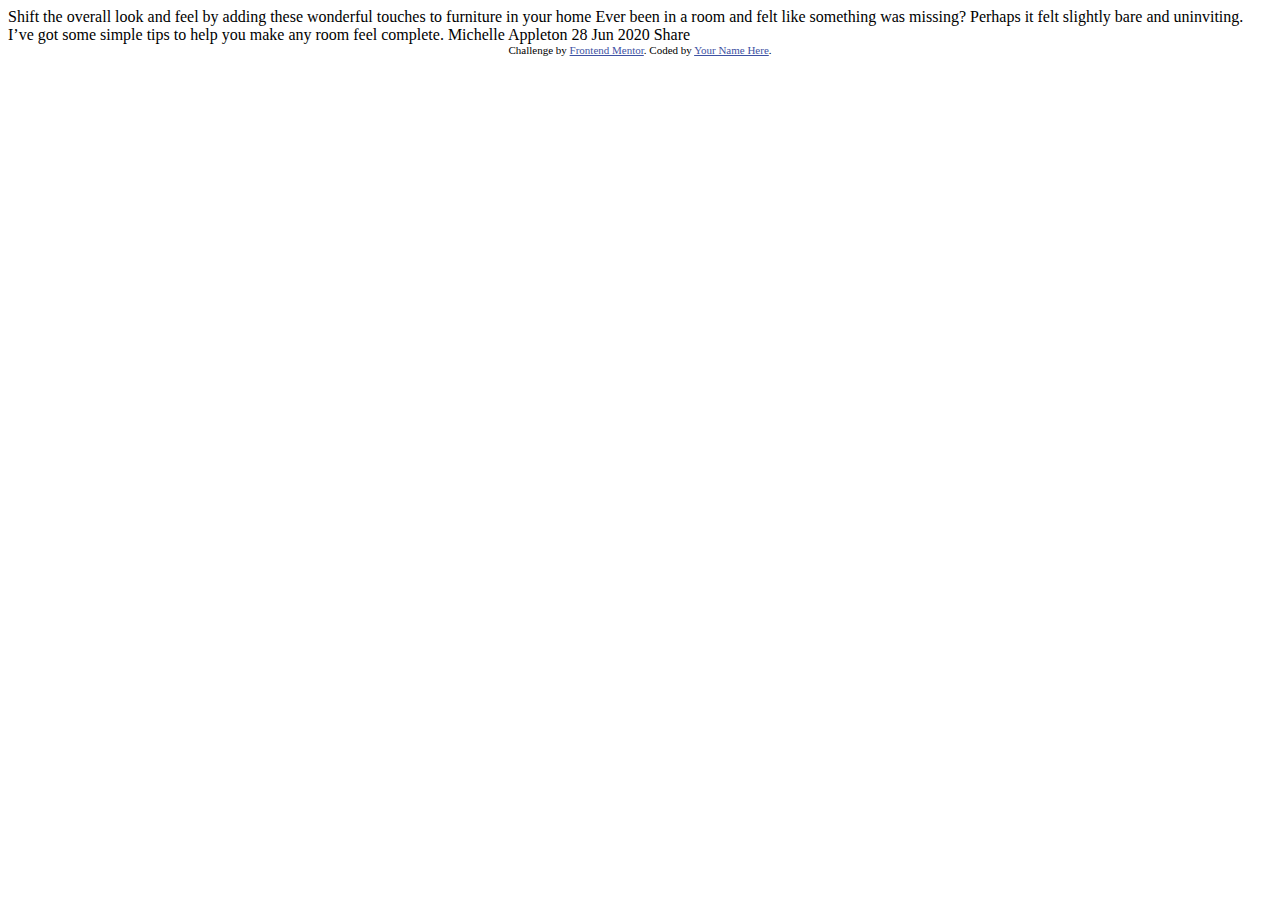
==== article-preview-component-master/index.html @ 502814e1 "second challenge init commit" ====
<!DOCTYPE html>
<html lang="en">
<head>
  <meta charset="UTF-8">
  <meta name="viewport" content="width=device-width, initial-scale=1.0"> <!-- displays site properly based on user's device -->

  <link rel="icon" type="image/png" sizes="32x32" href="./images/favicon-32x32.png">
  
  <title>Frontend Mentor | Article preview component</title>

  <!-- Feel free to remove these styles or customise in your own stylesheet 👍 -->
  <style>
    .attribution { font-size: 11px; text-align: center; }
    .attribution a { color: hsl(228, 45%, 44%); }
  </style>
</head>
<body>

  Shift the overall look and feel by adding these wonderful 
  touches to furniture in your home

  Ever been in a room and felt like something was missing? Perhaps 
  it felt slightly bare and uninviting. I’ve got some simple tips 
  to help you make any room feel complete.

  Michelle Appleton
  28 Jun 2020

  Share
  
  <div class="attribution">
    Challenge by <a href="https://www.frontendmentor.io?ref=challenge" target="_blank">Frontend Mentor</a>. 
    Coded by <a href="#">Your Name Here</a>.
  </div>
</body>
</html>
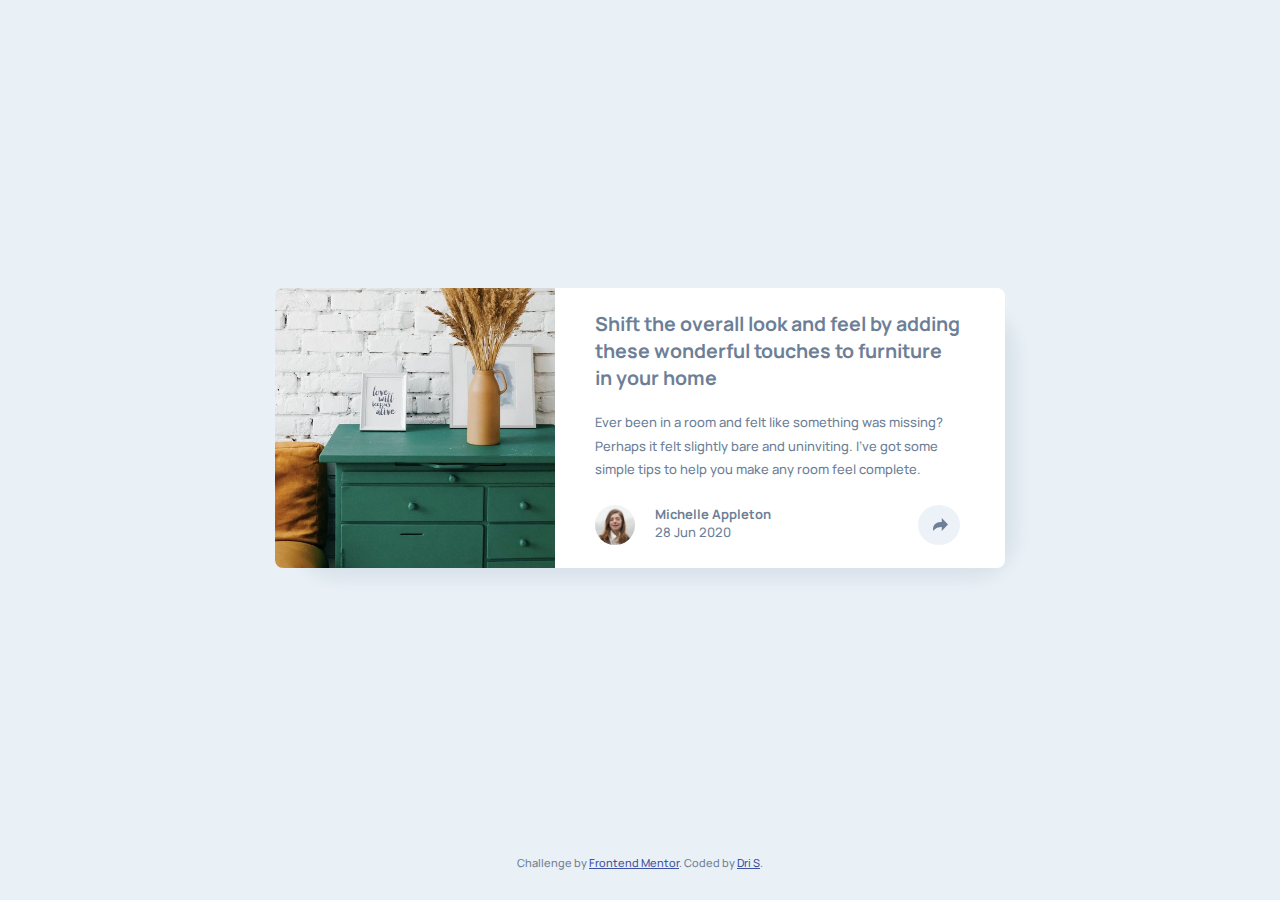
==== commit 6313ece2: "update project with html css and js modified" ====
--- a/article-preview-component-master/index.html
+++ b/article-preview-component-master/index.html
@@ -1,36 +1,100 @@
 <!DOCTYPE html>
 <html lang="en">
+
 <head>
   <meta charset="UTF-8">
-  <meta name="viewport" content="width=device-width, initial-scale=1.0"> <!-- displays site properly based on user's device -->
+  <meta name="viewport" content="width=device-width, initial-scale=1.0">
+  <!-- displays site properly based on user's device -->
 
   <link rel="icon" type="image/png" sizes="32x32" href="./images/favicon-32x32.png">
-  
+  <link rel="stylesheet" type="text/css" href="style.css">
+
   <title>Frontend Mentor | Article preview component</title>
 
   <!-- Feel free to remove these styles or customise in your own stylesheet 👍 -->
   <style>
-    .attribution { font-size: 11px; text-align: center; }
-    .attribution a { color: hsl(228, 45%, 44%); }
+    .attribution {
+      font-size: 11px;
+      text-align: center;
+    }
+
+    .attribution a {
+      color: hsl(228, 45%, 44%);
+    }
   </style>
 </head>
+
 <body>
+  <main>
+    <div id="container">
 
-  Shift the overall look and feel by adding these wonderful 
-  touches to furniture in your home
+      <!-- Imagem Head-->
+      <div class="div-img">
+        <img class="img-header" src="./images/drawers.jpg" alt="">
+      </div>
 
-  Ever been in a room and felt like something was missing? Perhaps 
-  it felt slightly bare and uninviting. I’ve got some simple tips 
-  to help you make any room feel complete.
 
-  Michelle Appleton
-  28 Jun 2020
+      <div id="geral-content">
 
-  Share
-  
+        <!-- Content Box-->
+        <div id="box-content">
+          <h2>Shift the overall look and feel by adding these wonderful
+            touches to furniture in your home</h2>
+
+          <p>Ever been in a room and felt like something was missing? Perhaps
+            it felt slightly bare and uninviting. I’ve got some simple tips
+            to help you make any room feel complete.</p>
+        </div>
+
+        <!--Footer Box-->
+        <div class="box-footer">
+
+          <!--Author Box-->
+          <div id="info-author">
+            <img class="profile-img" src="./images/avatar-michelle.jpg" alt="Michelle Appleton">
+            <div>
+              <h4>Michelle Appleton</h4>
+              <p>28 Jun 2020</p>
+            </div>
+          </div>
+
+
+          <!--Share Box-->
+          <div class="share-content" onclick="toggleShare()">
+            <svg class="share-icon" xmlns="http://www.w3.org/2000/svg" width="15" height="13">
+              <path fill="#6E8098"
+                d="M15 6.495L8.766.014V3.88H7.441C3.33 3.88 0 7.039 0 10.936v2.049l.589-.612C2.59 10.294 5.422 9.11 8.39 9.11h.375v3.867L15 6.495z" />
+            </svg>
+          </div>
+        </div>
+
+        <!--Social Media Box-->
+        <div class="div-social-media">
+          <div class="icon-social">
+            <p>SHARE</p>
+            <a href="#">
+              <img src="./images/icon-facebook.svg" alt="Facebook">
+            </a>
+            <a href="#">
+              <img src="./images/icon-twitter.svg" alt="Twitter">
+            </a>
+            <a href="#">
+              <img src="./images/icon-pinterest.svg" alt="Pinterest">
+            </a>
+          </div>
+        </div>
+
+      </div>
+    </div>
+
+  </main>
+
   <div class="attribution">
-    Challenge by <a href="https://www.frontendmentor.io?ref=challenge" target="_blank">Frontend Mentor</a>. 
-    Coded by <a href="#">Your Name Here</a>.
+    Challenge by <a href="https://www.frontendmentor.io?ref=challenge" target="_blank">Frontend Mentor</a>.
+    Coded by <a href="https://github.com/drielesoriano/">Dri S</a>.
   </div>
+
+  <script src="scripts.js"></script>
 </body>
-</html>+
+</html>
--- a/article-preview-component-master/style.css
+++ b/article-preview-component-master/style.css
@@ -0,0 +1,275 @@
+/*Realizado com auxilio do codigo https://github.com/darpots/fm_article-preview*/
+
+@import url('https://fonts.googleapis.com/css2?family=Manrope:wght@500;700&display=swap');
+html, body, ul, li, h1, h2, h3, h4, h5, h6, p, img {
+  margin: 0;
+  padding: 0;
+  box-sizing: border-box;
+}
+
+/*Box*/
+
+body {
+  background-color: #E9F0F6;
+  font-family: 'Manrope', sans-serif;
+  font-size: 13px;
+  font-weight: 500;
+  color: hsl(214, 17%, 51%);
+}
+
+main {
+  display: flex;
+  justify-content: center;
+  align-items: center;
+  height: 95vh;
+  width: 730px;
+  margin: auto;
+}
+
+/*#container {
+  border-radius: 8px;
+  background-color: red;
+  display: flex;
+}*/
+
+#container {
+  height: 280px;
+  display: flex;
+  border-radius: 50px;
+  box-shadow: 15px 15px 15px -4px rgba(82, 111, 134, 0.1);
+}
+
+/*#box-content {
+  background-color: yellow;
+  border-radius: 0 8px 8px 0;
+  padding: 20px;
+}*/
+
+#geral-content {
+  display: flex;
+  justify-content: space-evenly;
+  flex-direction: column;
+  position: relative;
+  padding: 0 45px 0 40px;
+  border-radius: 0 8px 8px 0;
+  background-color: white;
+  /*box-shadow: 7px 7px 15px 0px rgba(82, 111, 134, 0.3);*/
+}
+
+/*img header*/
+
+.div-img {
+  /*box-shadow: 7px 7px 15px 0px rgba(82, 111, 134, 0.3);*/
+  min-width: 280px;
+  border-radius: 8px 0 0 8px;
+  overflow: hidden;
+}
+
+.img-header {
+  height: 280px;
+}
+
+#box-content p {
+  margin-top: 20px;
+  line-height: 1.8;
+}
+
+/*.img-header {
+  width: 100%;
+  overflow: hidden;
+  border-radius: 8px 0 0 8px;
+  object-fit: cover;
+}*/
+
+/* Author/Share Box*/
+
+.box-footer {
+  display: flex;
+  justify-content: space-between;
+  align-items: center;
+}
+
+/*author box*/
+
+#info-author {
+  display: flex;
+}
+
+.profile-img {
+  width: 40px;
+  border-radius: 50%;
+  margin-right: 20px;
+  align-self: center
+}
+
+.share-content {
+  background-color: hsl(210, 46%, 95%);
+  width: 40px;
+  height: 40px;
+  border-radius: 50%;
+  display: flex;
+  justify-content: center;
+  align-items: center;
+  padding-left: 2px;
+}
+
+/*social etc*/
+.share-content:hover {
+  fill: hsl(210, 46%, 95%);
+  background-color: #6e809769;
+  cursor: pointer;
+}
+
+.div-social-media {
+  display: none;
+  position: absolute;
+  margin: 0;
+  font-weight: 500;
+  letter-spacing: 6px;
+  color: #969fb1;
+}
+
+.show {
+  display: block;
+}
+
+.icon-social {
+  background-color: #49556B;
+  position: absolute;
+  display: flex;
+  justify-content: space-evenly;
+  align-items: center;
+
+  left: 198px;
+  top: 0px;
+
+  border-radius: 12px;
+  width: 250px;
+  height: 55px;
+  padding-left: 18px;
+}
+
+.icon-social:after {
+  position: absolute;
+  content: '';
+  border: 15px solid transparent;
+  border-top-color: #49556B;
+  top: 55px;
+}
+
+/*media queries*/
+
+@media only screen and (max-width: 600px) {
+  main {
+    height: 700px;
+    width: 470px;
+    margin-top: 72px;
+    margin: auto;
+  }
+  #container {
+    flex-direction: column;
+    width: 428px;
+    height: 500px;
+    border-radius: 50px;
+    box-shadow: 15px 15px 15px -4px rgba(82, 111, 134, 0.1);
+  }
+  #geral-content {
+    padding-top: 30px;
+    padding-left: 30px;
+    padding-right: 40px;
+    border-radius: 0 0 8px 8px;
+  }
+
+  h2 {
+    font-size: 16px;
+  }
+
+  .div-img {
+    min-width: 480px;
+    border-radius: 8px 8px 0 0;
+    overflow: hidden;
+  }
+
+  .img-header {
+    height: 342px;
+    border-radius: 8px 8px 0 0;
+  }
+
+  .box-footer {
+    margin-top: 20px;
+    margin-bottom: 20px;
+  }
+
+  .icon-social{
+    left: -30px;
+    top: 36px;
+    border-radius: 0 0 8px 8px;
+    height: 70px;
+    width: 310px;
+    padding-right: 100px;
+  }
+
+  .icon-social:after {
+    display: none;
+  }
+
+  .share-content {
+    z-index: 999;
+  }
+
+}
+
+@media only screen and (max-width: 425px) {
+  main {
+    height: 700px;
+    width: 370px;
+    margin-top: 72px;
+    margin: auto;
+  }
+  #container {
+    flex-direction: column;
+    width: 328px;
+    height: 500px;
+    border-radius: 50px;
+    box-shadow: 15px 15px 15px -4px rgba(82, 111, 134, 0.1);
+  }
+  #geral-content {
+    padding-top: 30px;
+    padding-left: 30px;
+    padding-right: 40px;
+    border-radius: 0 0 8px 8px;
+  }
+
+  h2 {
+    font-size: 16px;
+  }
+  .div-img {
+    min-width: 280px;
+    border-radius: 8px 8px 0 0;
+    
+  }
+
+  .img-header {
+    height: 262px;
+  }
+  
+  .box-footer {
+    margin-top: 20px;
+    margin-bottom: 20px;
+  }
+  .share-content {
+    z-index: 999;
+  }
+  .icon-social{
+    left: -30px;
+    top: 70px;
+    border-radius: 0 0 8px 8px;
+    height: 70px;
+    width: 210px;
+    padding-right: 100px;
+  }
+
+  .icon-social:after {
+    display: none;
+  }
+}